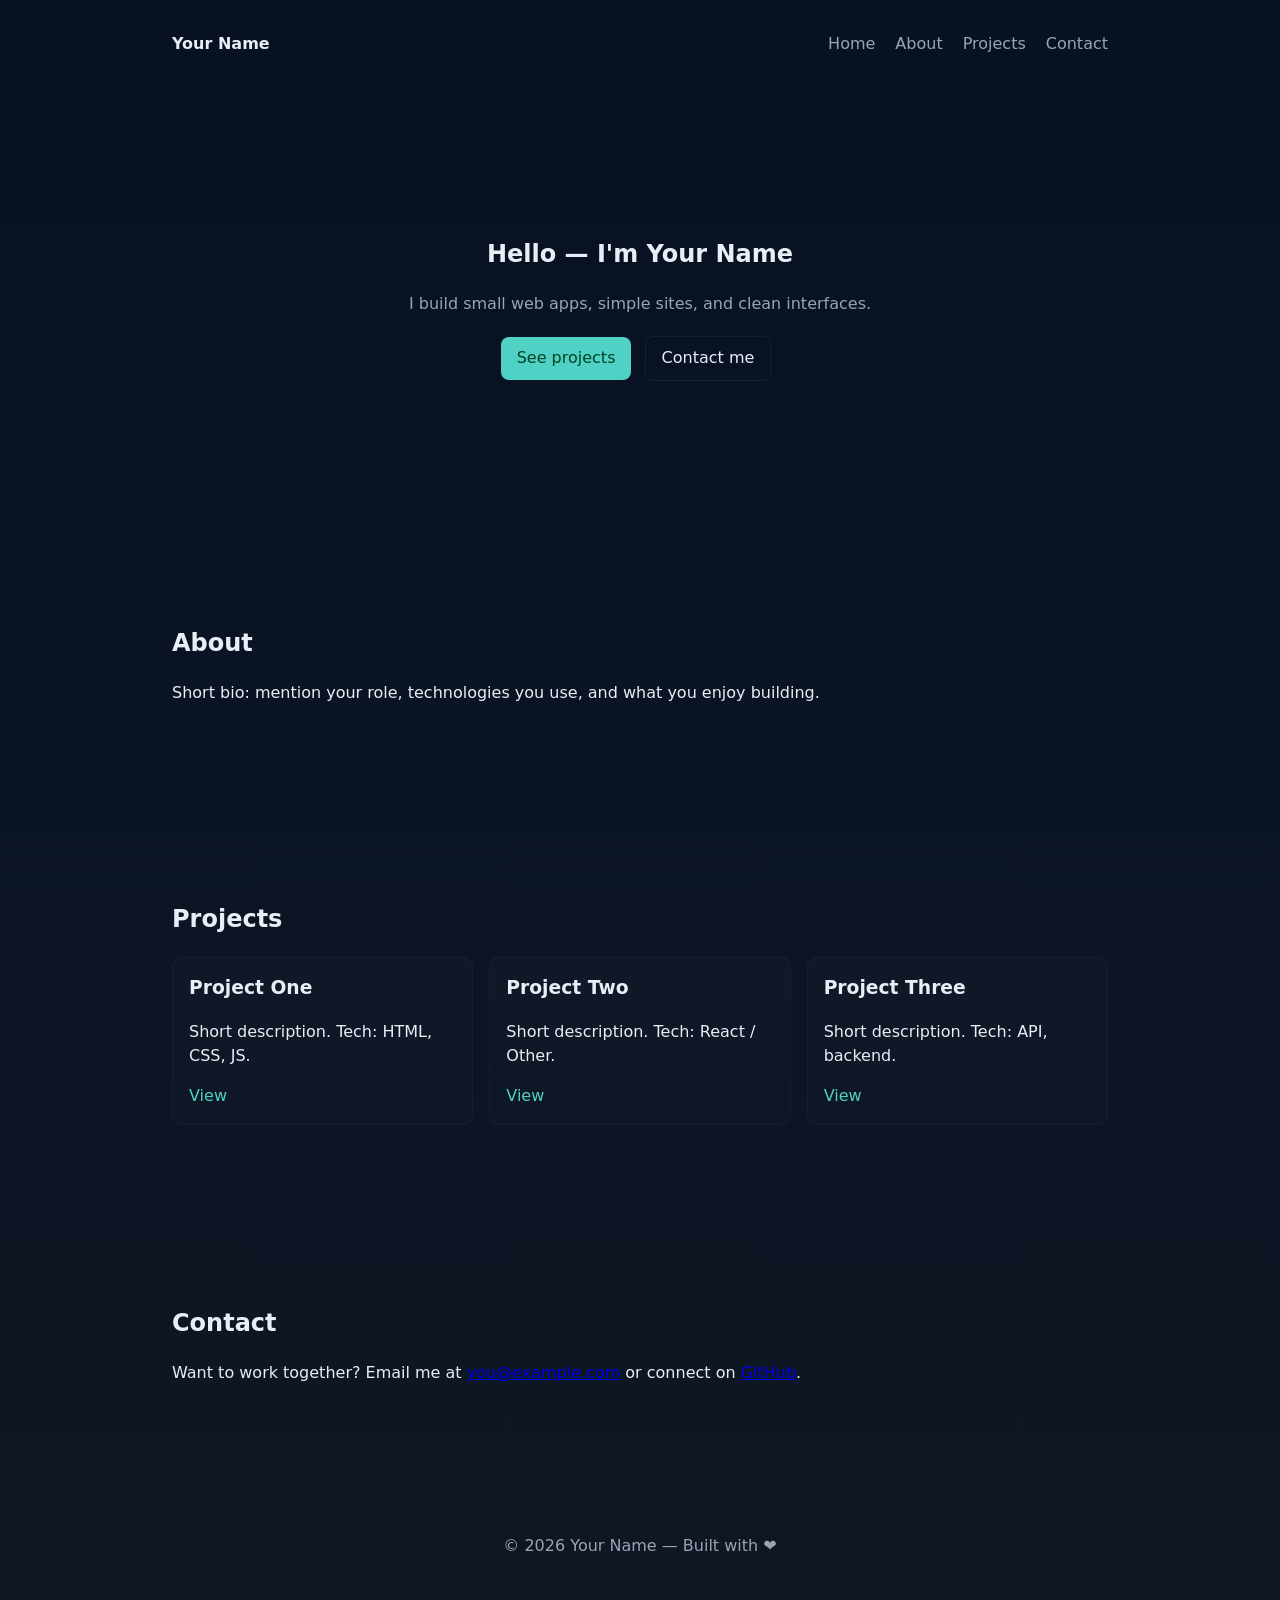
==== index.html @ 6e6be2ff "Munxha" ====
<!doctype html>
<html lang="en">
<head>
  <meta charset="utf-8" />
  <meta name="viewport" content="width=device-width,initial-scale=1" />
  <title>Simple Portfolio — Your Name</title>
  <link rel="stylesheet" href="styles.css">
</head>
<body>
  <header class="site-header">
    <div class="container header-inner">
      <a class="logo" href="#">Your Name</a>
      <button id="nav-toggle" class="nav-toggle" aria-label="Toggle menu">☰</button>
      <nav id="site-nav" class="site-nav">
        <a href="#home">Home</a>
        <a href="#about">About</a>
        <a href="#projects">Projects</a>
        <a href="#contact">Contact</a>
      </nav>
    </div>
  </header>

  <main>
    <section id="home" class="hero">
      <div class="container">
        <h1>Hello — I'm Your Name</h1>
        <p class="lead">I build small web apps, simple sites, and clean interfaces.</p>
        <p>
          <a class="btn" href="#projects">See projects</a>
          <a class="btn btn--ghost" href="#contact">Contact me</a>
        </p>
      </div>
    </section>

    <section id="about" class="section">
      <div class="container">
        <h2>About</h2>
        <p>Short bio: mention your role, technologies you use, and what you enjoy building.</p>
      </div>
    </section>

    <section id="projects" class="section">
      <div class="container">
        <h2>Projects</h2>
        <div class="projects-grid">
          <article class="card">
            <h3>Project One</h3>
            <p>Short description. Tech: HTML, CSS, JS.</p>
            <a class="link" href="#">View</a>
          </article>
          <article class="card">
            <h3>Project Two</h3>
            <p>Short description. Tech: React / Other.</p>
            <a class="link" href="#">View</a>
          </article>
          <article class="card">
            <h3>Project Three</h3>
            <p>Short description. Tech: API, backend.</p>
            <a class="link" href="#">View</a>
          </article>
        </div>
      </div>
    </section>

    <section id="contact" class="section">
      <div class="container">
        <h2>Contact</h2>
        <p>Want to work together? Email me at <a href="mailto:you@example.com">you@example.com</a> or connect on <a href="https://github.com/">GitHub</a>.</p>
      </div>
    </section>
  </main>

  <footer class="site-footer">
    <div class="container">© <span id="year"></span> Your Name — Built with ❤️</div>
  </footer>

  <script src="script.js"></script>
</body>
</html>
---- styles.css ----
:root{
  --bg:#0f1724; --card:#0b1220; --muted:#9aa4b2; --accent:#4fd1c5; --text:#e6eef6;
  --max-width:1000px;
}
*{box-sizing:border-box}
body{margin:0;font-family:Inter, system-ui, -apple-system, 'Segoe UI', Roboto, 'Helvetica Neue', Arial;background:linear-gradient(180deg,#071122 0%, var(--bg) 100%);color:var(--text);line-height:1.5}
.container{max-width:var(--max-width);margin:0 auto;padding:2rem}
.header-inner{display:flex;align-items:center;justify-content:space-between}
.logo{font-weight:700;color:var(--text);text-decoration:none}
.nav-toggle{display:none;background:transparent;border:0;color:var(--text);font-size:1.5rem}
.site-nav a{color:var(--muted);text-decoration:none;margin-left:1.25rem}
.hero{padding:6rem 0;text-align:center}
.hero .lead{color:var(--muted);max-width:720px;margin:0 auto 1.25rem}
.btn{display:inline-block;padding:.6rem 1rem;border-radius:8px;background:var(--accent);color:#042; text-decoration:none;margin-right:.5rem}
.btn--ghost{background:transparent;border:1px solid rgba(255,255,255,.06);color:var(--text)}
.section{padding:3rem 0}
.projects-grid{display:grid;grid-template-columns:repeat(3,1fr);gap:1rem}
.card{background:linear-gradient(180deg, rgba(255,255,255,0.02), rgba(255,255,255,0.01));padding:1rem;border-radius:10px;border:1px solid rgba(255,255,255,0.03)}
.card h3{margin-top:0}
.link{color:var(--accent);text-decoration:none}
.site-footer{padding:1.25rem 0;text-align:center;color:var(--muted);border-top:1px solid rgba(255,255,255,0.02)}
@media(max-width:800px){
  .nav-toggle{display:block}
  .site-nav{position:absolute;top:64px;right:0;background:var(--card);padding:1rem;border-radius:8px;display:none;flex-direction:column;min-width:180px}
  .site-nav a{margin:0 0 .5rem 0}
  .site-nav.open{display:flex}
  .projects-grid{grid-template-columns:1fr}
  .container{padding:1rem}
}
@media(min-width:801px){
  .site-nav{display:flex}
}
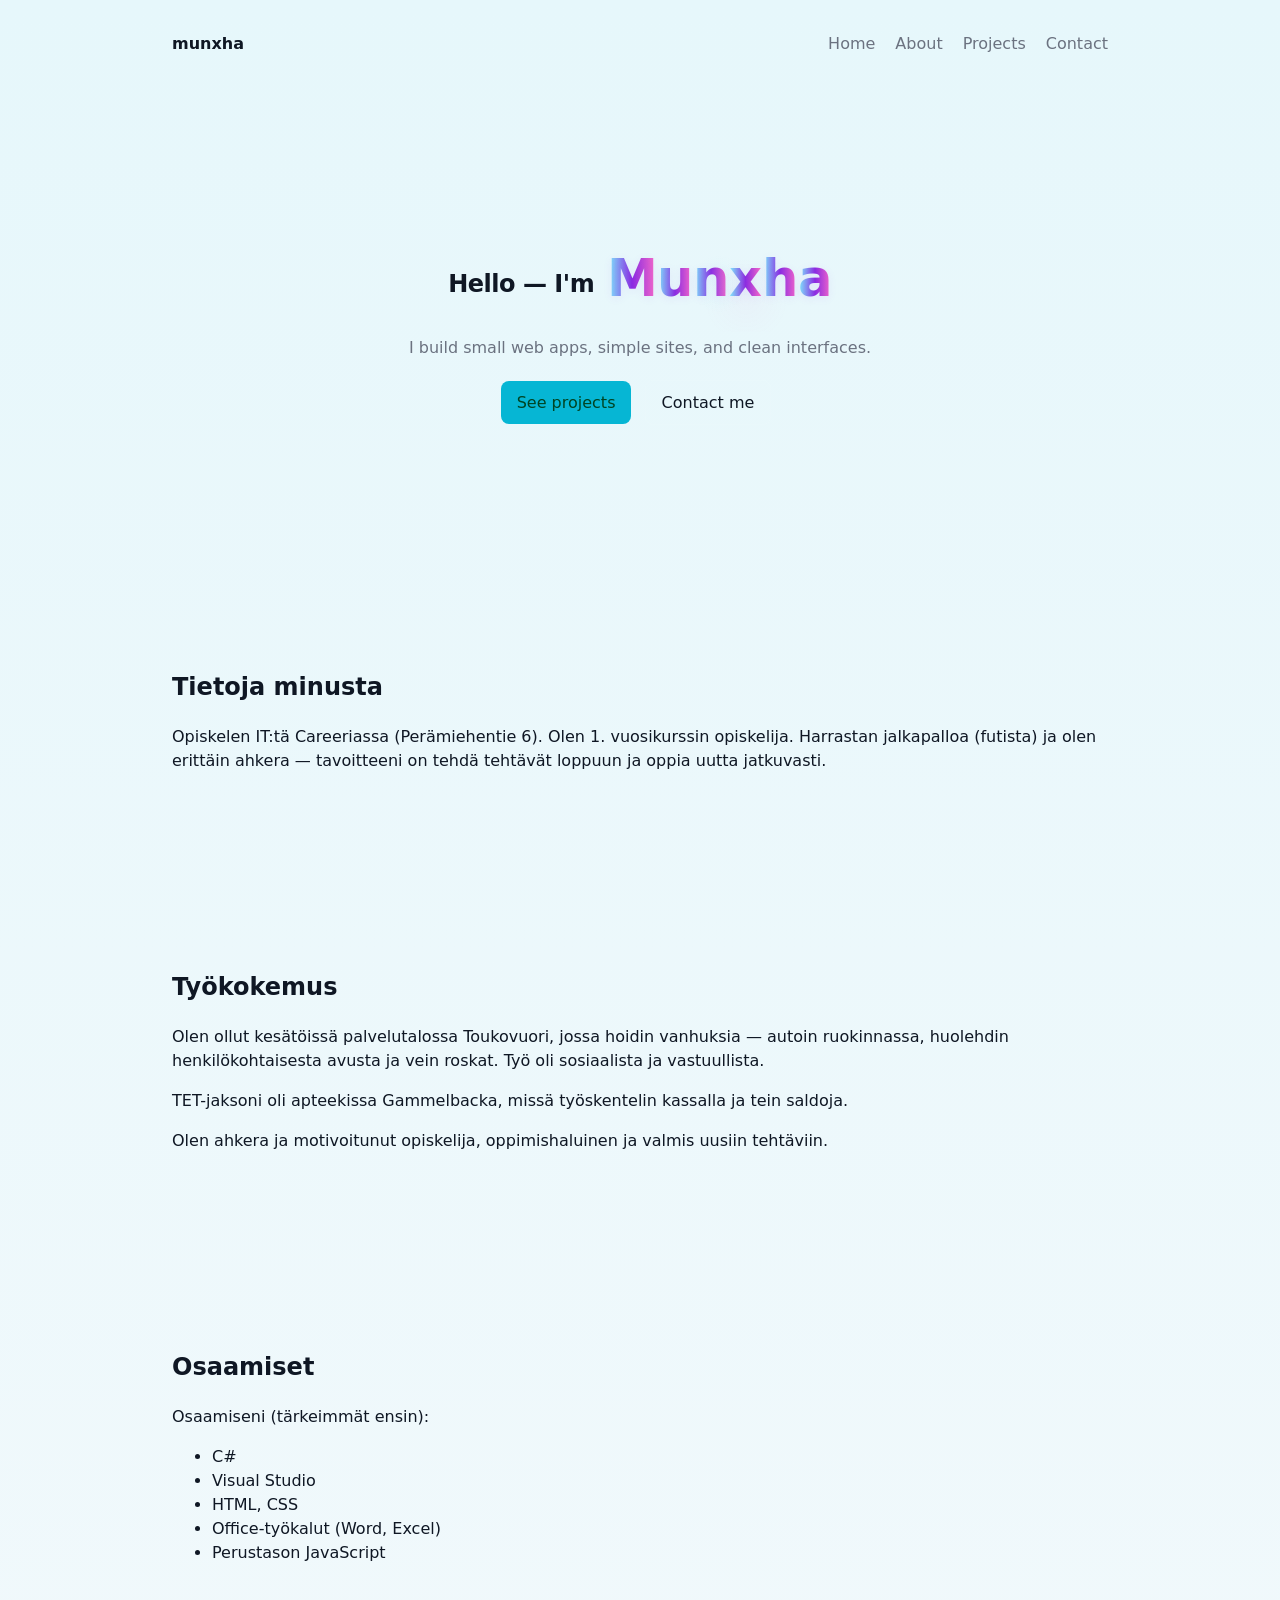
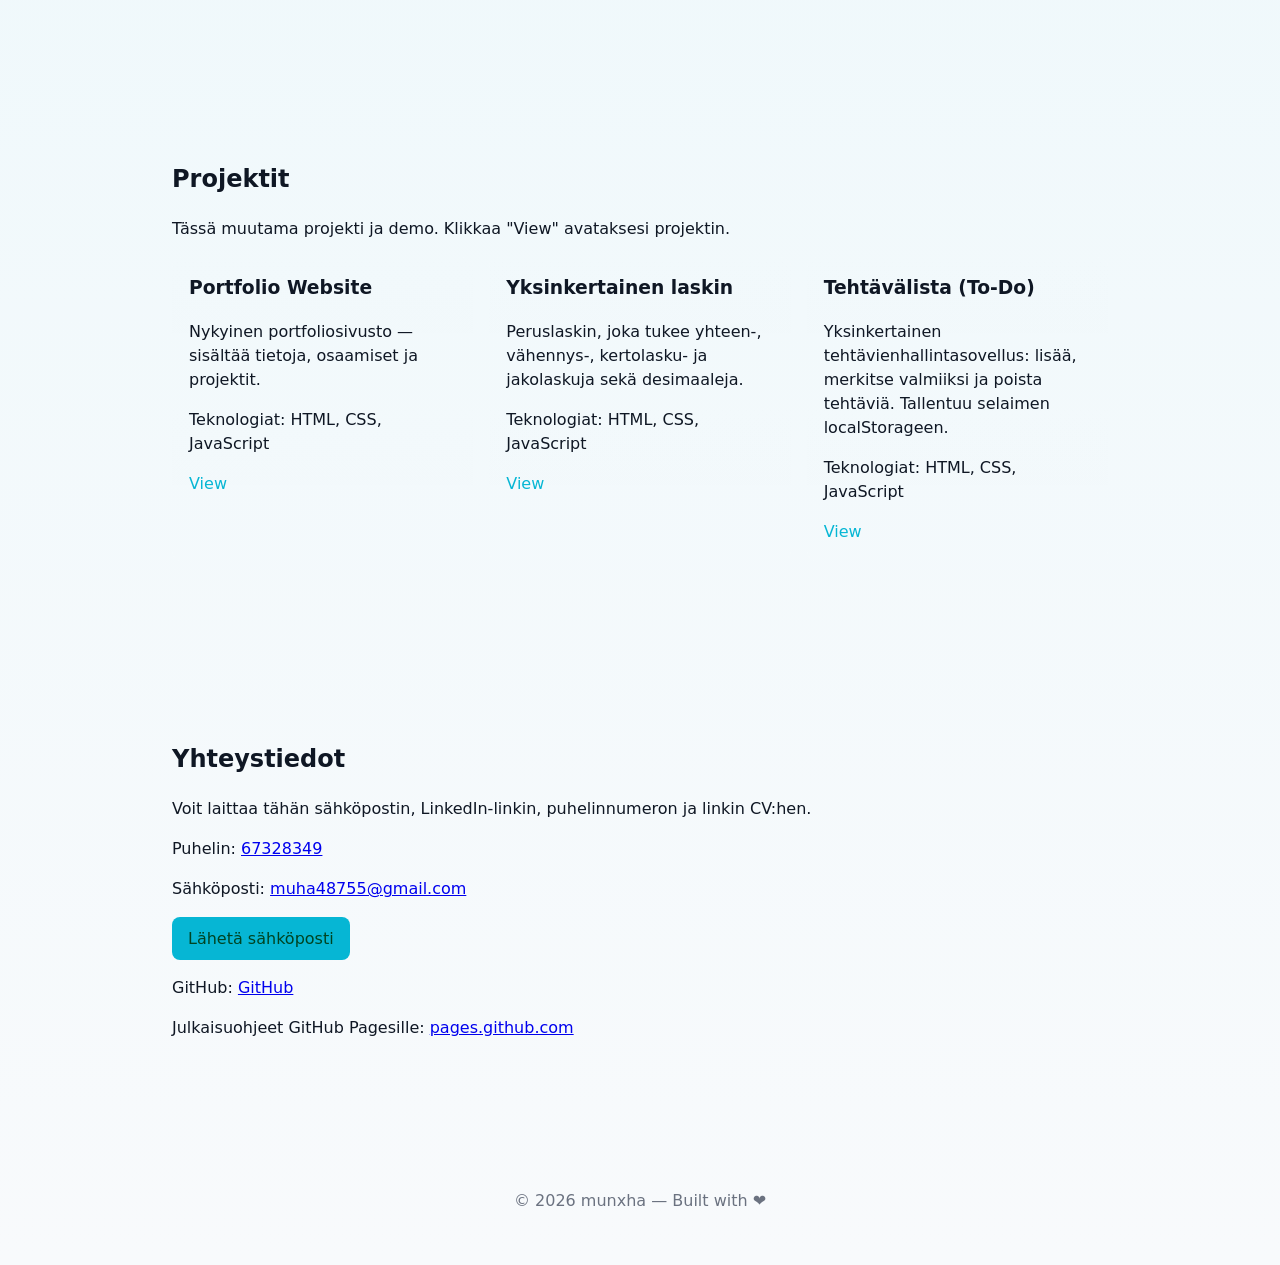
==== commit 5fc5223c: "vhhjghj" ====
--- a/index.html
+++ b/index.html
@@ -3,13 +3,13 @@
 <head>
   <meta charset="utf-8" />
   <meta name="viewport" content="width=device-width,initial-scale=1" />
-  <title>Simple Portfolio — Your Name</title>
+  <title>Simple Portfolio — munxha</title>
   <link rel="stylesheet" href="styles.css">
 </head>
 <body>
   <header class="site-header">
     <div class="container header-inner">
-      <a class="logo" href="#">Your Name</a>
+      <a class="logo" href="#">munxha</a>
       <button id="nav-toggle" class="nav-toggle" aria-label="Toggle menu">☰</button>
       <nav id="site-nav" class="site-nav">
         <a href="#home">Home</a>
@@ -23,7 +23,11 @@
   <main>
     <section id="home" class="hero">
       <div class="container">
-        <h1>Hello — I'm Your Name</h1>
+        <h1 class="hero-title">Hello — I'm 
+          <span class="name-anim" aria-label="Munxha">
+            <span class="char">M</span><span class="char">u</span><span class="char">n</span><span class="char">x</span><span class="char">h</span><span class="char">a</span>
+          </span>
+        </h1>
         <p class="lead">I build small web apps, simple sites, and clean interfaces.</p>
         <p>
           <a class="btn" href="#projects">See projects</a>
@@ -34,29 +38,58 @@
 
     <section id="about" class="section">
       <div class="container">
-        <h2>About</h2>
-        <p>Short bio: mention your role, technologies you use, and what you enjoy building.</p>
+          <h2>Tietoja minusta</h2>
+          <p>Opiskelen IT:tä Careeriassa (Perämiehentie 6). Olen 1. vuosikurssin opiskelija. Harrastan jalkapalloa (futista) ja olen erittäin ahkera — tavoitteeni on tehdä tehtävät loppuun ja oppia uutta jatkuvasti.</p>
+      </div>
+    </section>
+
+    <section id="experience" class="section">
+      <div class="container">
+        <h2>Työkokemus</h2>
+        <p>Olen ollut kesätöissä palvelutalossa Toukovuori, jossa hoidin vanhuksia — autoin ruokinnassa, huolehdin henkilökohtaisesta avusta ja vein roskat. Työ oli sosiaalista ja vastuullista.</p>
+        <p>TET-jaksoni oli apteekissa Gammelbacka, missä työskentelin kassalla ja tein saldoja.</p>
+        <p>Olen ahkera ja motivoitunut opiskelija, oppimishaluinen ja valmis uusiin tehtäviin.</p>
+      </div>
+    </section>
+
+    <section id="skills" class="section">
+      <div class="container">
+        <h2>Osaamiset</h2>
+        <p>Osaamiseni (tärkeimmät ensin):</p>
+        <ul>
+          <li>C#</li>
+          <li>Visual Studio</li>
+          <li>HTML, CSS</li>
+          <li>Office-työkalut (Word, Excel)</li>
+          <li>Perustason JavaScript</li>
+        </ul>
       </div>
     </section>
 
     <section id="projects" class="section">
       <div class="container">
-        <h2>Projects</h2>
+        <h2>Projektit</h2>
+        <p>Tässä muutama projekti ja demo. Klikkaa "View" avataksesi projektin.</p>
         <div class="projects-grid">
           <article class="card">
-            <h3>Project One</h3>
-            <p>Short description. Tech: HTML, CSS, JS.</p>
-            <a class="link" href="#">View</a>
+            <h3>Portfolio Website</h3>
+            <p>Nykyinen portfoliosivusto — sisältää tietoja, osaamiset ja projektit.</p>
+            <p>Teknologiat: HTML, CSS, JavaScript</p>
+            <a class="link" href="index.html">View</a>
           </article>
+
           <article class="card">
-            <h3>Project Two</h3>
-            <p>Short description. Tech: React / Other.</p>
-            <a class="link" href="#">View</a>
+            <h3>Yksinkertainen laskin</h3>
+            <p>Peruslaskin, joka tukee yhteen-, vähennys-, kertolasku- ja jakolaskuja sekä desimaaleja.</p>
+            <p>Teknologiat: HTML, CSS, JavaScript</p>
+            <a class="link" href="calculator.html">View</a>
           </article>
+
           <article class="card">
-            <h3>Project Three</h3>
-            <p>Short description. Tech: API, backend.</p>
-            <a class="link" href="#">View</a>
+            <h3>Tehtävälista (To‑Do)</h3>
+            <p>Yksinkertainen tehtävienhallintasovellus: lisää, merkitse valmiiksi ja poista tehtäviä. Tallentuu selaimen localStorageen.</p>
+            <p>Teknologiat: HTML, CSS, JavaScript</p>
+            <a class="link" href="todo.html">View</a>
           </article>
         </div>
       </div>
@@ -64,14 +97,19 @@
 
     <section id="contact" class="section">
       <div class="container">
-        <h2>Contact</h2>
-        <p>Want to work together? Email me at <a href="mailto:you@example.com">you@example.com</a> or connect on <a href="https://github.com/">GitHub</a>.</p>
+        <h2>Yhteystiedot</h2>
+        <p>Voit laittaa tähän sähköpostin, LinkedIn-linkin, puhelinnumeron ja linkin CV:hen.</p>
+        <p>Puhelin: <a href="tel:+67328349">67328349</a></p>
+        <p>Sähköposti: <a href="mailto:muha48755@gmail.com">muha48755@gmail.com</a></p>
+        <p><a class="btn" href="mailto:muha48755@gmail.com">Lähetä sähköposti</a></p>
+        <p>GitHub: <a href="https://github.com/">GitHub</a></p>
+        <p>Julkaisuohjeet GitHub Pagesille: <a href="https://pages.github.com/" target="_blank" rel="noopener">pages.github.com</a></p>
       </div>
     </section>
   </main>
 
   <footer class="site-footer">
-    <div class="container">© <span id="year"></span> Your Name — Built with ❤️</div>
+    <div class="container">© <span id="year"></span> munxha — Built with ❤️</div>
   </footer>
 
   <script src="script.js"></script>
--- a/styles.css
+++ b/styles.css
@@ -1,9 +1,9 @@
 :root{
-  --bg:#0f1724; --card:#0b1220; --muted:#9aa4b2; --accent:#4fd1c5; --text:#e6eef6;
+  --bg:#f8fafc; --card:#ffffff; --muted:#6b7280; --accent:#06b6d4; --text:#0f1724;
   --max-width:1000px;
 }
 *{box-sizing:border-box}
-body{margin:0;font-family:Inter, system-ui, -apple-system, 'Segoe UI', Roboto, 'Helvetica Neue', Arial;background:linear-gradient(180deg,#071122 0%, var(--bg) 100%);color:var(--text);line-height:1.5}
+body{margin:0;font-family:Inter, system-ui, -apple-system, 'Segoe UI', Roboto, 'Helvetica Neue', Arial;background:linear-gradient(180deg,#e6f7fb 0%, var(--bg) 100%);color:var(--text);line-height:1.5}
 .container{max-width:var(--max-width);margin:0 auto;padding:2rem}
 .header-inner{display:flex;align-items:center;justify-content:space-between}
 .logo{font-weight:700;color:var(--text);text-decoration:none}
@@ -14,6 +14,33 @@
 .btn{display:inline-block;padding:.6rem 1rem;border-radius:8px;background:var(--accent);color:#042; text-decoration:none;margin-right:.5rem}
 .btn--ghost{background:transparent;border:1px solid rgba(255,255,255,.06);color:var(--text)}
 .section{padding:3rem 0}
+
+/* Animated name */
+.hero-title{font-weight:800;letter-spacing:-0.02em}
+.name-anim{display:inline-block;margin-left:.3rem;font-family:inherit;font-size:clamp(1.5rem,6vw,3.2rem);position:relative}
+.name-anim .char{display:inline-block;vertical-align:middle;color:transparent;background:linear-gradient(90deg,#7ef9ff,#8a2be2,#ff6ec7);-webkit-background-clip:text;background-clip:text;transform-origin:center;opacity:0;filter:blur(6px);text-shadow:0 2px 10px rgba(138,46,226,0.08);}
+.name-anim .char:nth-child(1){animation:pop .7s cubic-bezier(.2,.9,.3,1) .05s both}
+.name-anim .char:nth-child(2){animation:pop .7s cubic-bezier(.2,.9,.3,1) .12s both}
+.name-anim .char:nth-child(3){animation:pop .7s cubic-bezier(.2,.9,.3,1) .19s both}
+.name-anim .char:nth-child(4){animation:pop .7s cubic-bezier(.2,.9,.3,1) .26s both}
+.name-anim .char:nth-child(5){animation:pop .7s cubic-bezier(.2,.9,.3,1) .33s both}
+.name-anim .char:nth-child(6){animation:pop .7s cubic-bezier(.2,.9,.3,1) .40s both}
+
+.name-anim::after{content:'';position:absolute;left:50%;top:50%;transform:translate(-50%,-30%);width:120%;height:100%;background:radial-gradient(circle at 50% 40%, rgba(126,249,255,0.06), transparent 20%), radial-gradient(circle at 60% 60%, rgba(255,110,199,0.04), transparent 25%);pointer-events:none;border-radius:12px}
+
+@keyframes pop{
+  0%{transform:translateY(18px) rotateX(35deg) scale(.92);opacity:0;filter:blur(6px)}
+  60%{transform:translateY(-6px) rotateX(0deg) scale(1.02);opacity:1;filter:blur(0)}
+  100%{transform:translateY(0) scale(1);opacity:1;filter:blur(0)}
+}
+
+/* Gentle floating after entrance */
+.name-anim:hover .char{animation-name:pop,floaty;animation-duration:.7s,3.5s;animation-iteration-count:1,infinite;animation-timing-function:cubic-bezier(.2,.9,.3,1),ease-in-out}
+@keyframes floaty{
+  0%{transform:translateY(0)}
+  50%{transform:translateY(-6px)}
+  100%{transform:translateY(0)}
+}
 .projects-grid{display:grid;grid-template-columns:repeat(3,1fr);gap:1rem}
 .card{background:linear-gradient(180deg, rgba(255,255,255,0.02), rgba(255,255,255,0.01));padding:1rem;border-radius:10px;border:1px solid rgba(255,255,255,0.03)}
 .card h3{margin-top:0}
